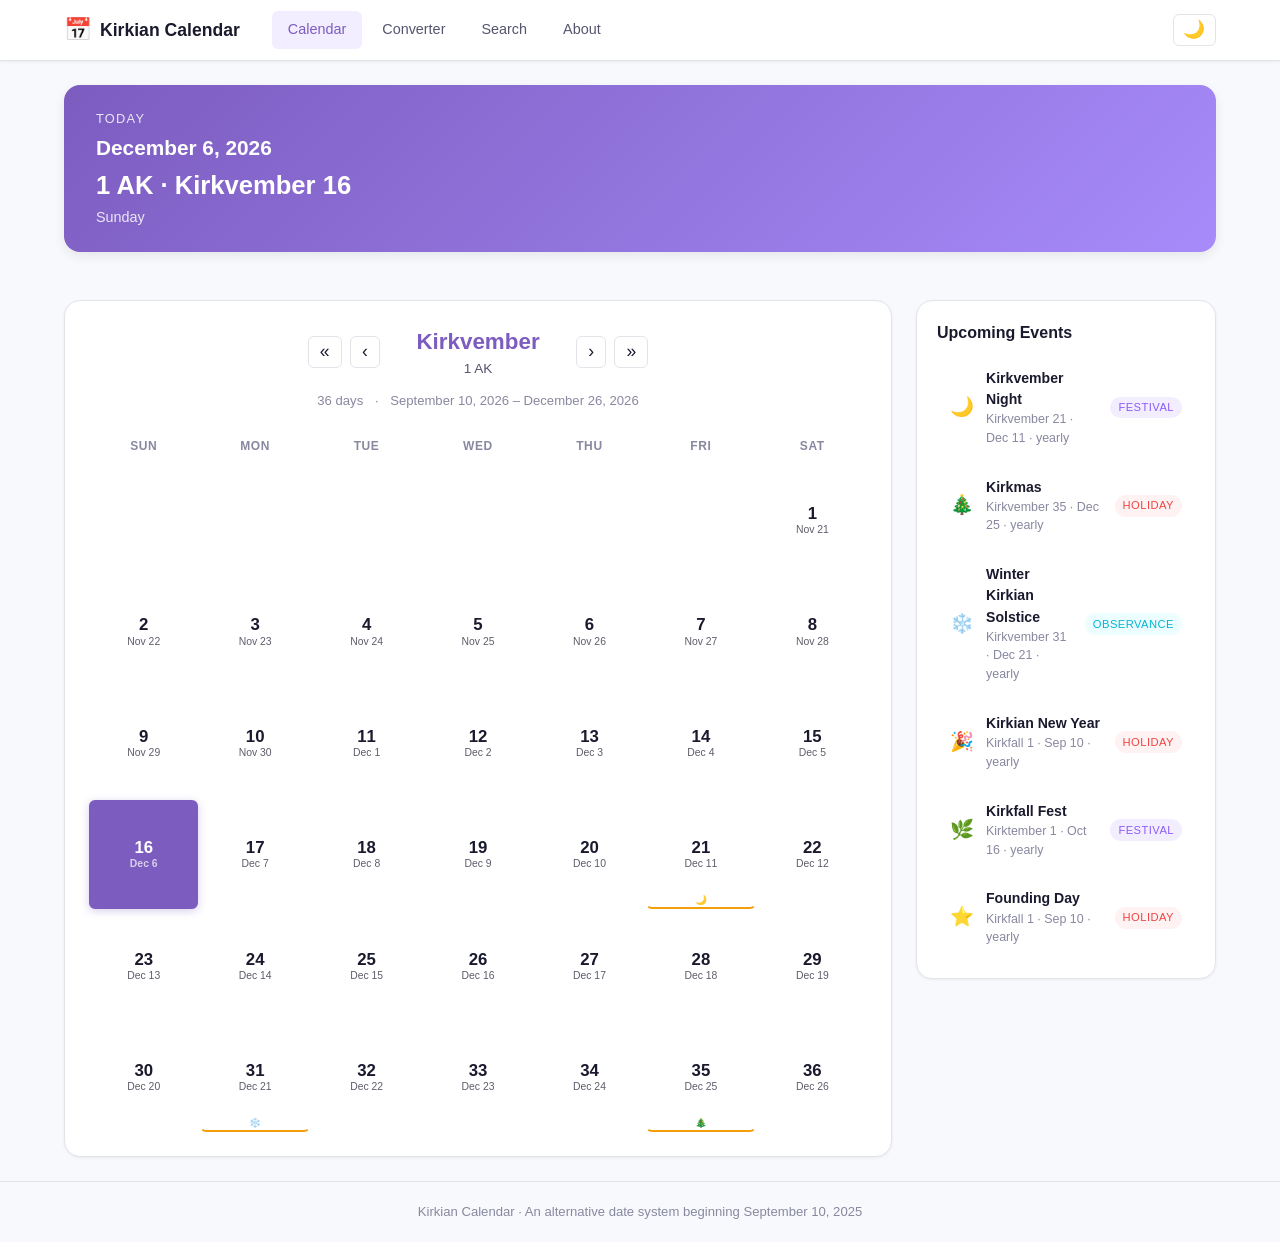
==== index.html @ 7e4f9cda "Build Kirkian Calendar website with date conversion, calendar grid, events, and tests" ====
<!DOCTYPE html>
<html lang="en" data-theme="light">
<head>
    <meta charset="UTF-8">
    <meta name="viewport" content="width=device-width, initial-scale=1.0">
    <title>Kirkian Calendar</title>
    <link rel="stylesheet" href="css/style.css">
    <link rel="icon" href="data:image/svg+xml,<svg xmlns='http://www.w3.org/2000/svg' viewBox='0 0 100 100'><text y='.9em' font-size='90'>📅</text></svg>">
</head>
<body>
    <header class="site-header">
        <div class="header-inner">
            <a href="#calendar" class="logo">
                <span class="logo-icon">📅</span>
                <span class="logo-text">Kirkian Calendar</span>
            </a>
            <nav class="main-nav">
                <a href="#calendar" class="nav-link active" data-page="calendar">Calendar</a>
                <a href="#converter" class="nav-link" data-page="converter">Converter</a>
                <a href="#search" class="nav-link" data-page="search">Search</a>
                <a href="#about" class="nav-link" data-page="about">About</a>
            </nav>
            <button id="theme-toggle" class="theme-toggle" aria-label="Toggle dark mode">🌙</button>
        </div>
    </header>

    <main class="main-content">
        <!-- Calendar Page -->
        <section id="page-calendar" class="page active">
            <div class="today-banner">
                <div class="today-label">Today</div>
                <div id="today-summary"></div>
            </div>

            <div class="calendar-container">
                <div id="month-header"></div>
                <div id="calendar-grid"></div>
            </div>

            <aside class="sidebar">
                <div id="upcoming-events"></div>
            </aside>
        </section>

        <!-- Converter Page -->
        <section id="page-converter" class="page">
            <div class="converter-container">
                <h2>Date Converter</h2>
                <p class="converter-subtitle">Convert between Gregorian and Kirkian dates</p>

                <div class="converter-grid">
                    <div class="converter-card">
                        <h3>Gregorian → Kirkian</h3>
                        <div class="converter-input-group">
                            <label for="converter-greg-input">Enter a Gregorian date</label>
                            <input type="text" id="converter-greg-input" placeholder="e.g. September 10, 2026" autocomplete="off">
                            <small class="input-hint">Format: Month Day, Year (e.g. September 10, 2026)</small>
                        </div>
                        <div class="converter-result">
                            <span class="result-arrow">→</span>
                            <span id="converter-greg-result" class="result-value"></span>
                        </div>
                    </div>

                    <div class="converter-card">
                        <h3>Kirkian → Gregorian</h3>
                        <div class="converter-input-group kirkian-inputs">
                            <label>Kirkian Date</label>
                            <div class="kirkian-fields">
                                <input type="number" id="converter-k-year" placeholder="Year" min="0" class="kirkian-field">
                                <span class="field-label">AK</span>
                                <select id="converter-k-month" class="kirkian-field">
                                    <option value="1">Kirkfall</option>
                                    <option value="2">Kirktember</option>
                                    <option value="3">Kirkvember</option>
                                    <option value="4">Kirkember</option>
                                    <option value="5">July</option>
                                    <option value="6">Kirkian</option>
                                    <option value="7">Kirkward</option>
                                    <option value="8">Kirkday</option>
                                    <option value="9">Kirkstar</option>
                                    <option value="10">iQuarters</option>
                                </select>
                                <input type="number" id="converter-k-day" placeholder="Day" min="1" max="41" class="kirkian-field">
                            </div>
                        </div>
                        <div class="converter-result">
                            <span class="result-arrow">→</span>
                            <span id="converter-kirk-result" class="result-value"></span>
                        </div>
                    </div>
                </div>
            </div>
        </section>

        <!-- Search Page -->
        <section id="page-search" class="page">
            <div class="search-container">
                <h2>Search Dates & Events</h2>
                <p class="search-subtitle">Search for Gregorian dates, Kirkian dates, or events</p>

                <div class="search-input-wrapper">
                    <input type="text" id="global-search" placeholder="Search dates or events..." autocomplete="off">
                </div>

                <div class="search-examples">
                    <span class="example-label">Try:</span>
                    <button class="example-search" data-query="September 10, 2026">September 10, 2026</button>
                    <button class="example-search" data-query="1 AK Kirkfall 1">1 AK Kirkfall 1</button>
                    <button class="example-search" data-query="Kirkian New Year">Kirkian New Year</button>
                    <button class="example-search" data-query="holiday">holiday</button>
                </div>

                <div id="search-results"></div>
            </div>
        </section>

        <!-- About Page -->
        <section id="page-about" class="page">
            <div class="about-container">
                <h2>The Kirkian Calendar</h2>

                <div class="about-section">
                    <h3>What is the Kirkian Calendar?</h3>
                    <p>The Kirkian Calendar is an alternative calendar system that begins on <strong>September 10, 2025</strong>. This date marks the beginning of the calendar, designated as year <strong>0 AK</strong> (After Kirk). The Kirkian Calendar provides a unique way to track time with its own months, years, and traditions.</p>
                </div>

                <div class="about-section">
                    <h3>Year Numbering</h3>
                    <p>The Kirkian Calendar uses year numbering that starts from the epoch date. The abbreviation <strong>AK</strong> stands for <strong>After Kirk</strong>.</p>
                    <ul>
                        <li>September 10, 2025 = <strong>0 AK</strong>, Kirkfall 1</li>
                        <li>September 10, 2026 = <strong>1 AK</strong>, Kirkfall 1</li>
                        <li>September 10, 2027 = <strong>2 AK</strong>, Kirkfall 1</li>
                        <li>September 10, 2028 = <strong>3 AK</strong>, Kirkfall 1</li>
                    </ul>
                    <p>Each Kirkian year runs from <strong>September 10</strong> through <strong>September 9</strong> of the following Gregorian year.</p>
                </div>

                <div class="about-section">
                    <h3>The 10 Months</h3>
                    <p>The Kirkian year contains exactly <strong>10 months</strong>. It has <strong>365 days</strong> in normal years and <strong>366 days</strong> in leap years, with no separate year-end days.</p>

                    <table class="month-table">
                        <thead>
                            <tr>
                                <th>#</th>
                                <th>Month Name</th>
                                <th>Days</th>
                                <th>Notes</th>
                            </tr>
                        </thead>
                        <tbody>
                            <tr><td>1</td><td>Kirkfall</td><td>36</td><td>First month of the year</td></tr>
                            <tr><td>2</td><td>Kirktember</td><td>36</td><td></td></tr>
                            <tr><td>3</td><td>Kirkvember</td><td>36</td><td></td></tr>
                            <tr><td>4</td><td>Kirkember</td><td>36</td><td></td></tr>
                            <tr><td>5</td><td>July</td><td>36</td><td></td></tr>
                            <tr><td>6</td><td>Kirkian</td><td>36</td><td></td></tr>
                            <tr><td>7</td><td>Kirkward</td><td>36</td><td></td></tr>
                            <tr><td>8</td><td>Kirkday</td><td>36</td><td></td></tr>
                            <tr><td>9</td><td>Kirkstar</td><td>36</td><td></td></tr>
                            <tr><td>10</td><td>iQuarters</td><td>41</td><td>Final month, longest of the year. Becomes 42 days in leap years.</td></tr>
                        </tbody>
                        <tfoot>
                            <tr>
                                <td colspan="2"><strong>Total</strong></td>
                                <td><strong>365</strong></td>
                                <td>9 × 36 + 41</td>
                            </tr>
                        </tfoot>
                    </table>
                </div>

                <div class="about-section">
                    <h3>How Gregorian Dates Correspond</h3>
                    <p>The Kirkian Calendar is anchored to the Gregorian Calendar. The first day of each Kirkian year (Kirkfall 1) always falls on <strong>September 10</strong> in the Gregorian Calendar. Because the Kirkian year has 365 days (or 366 in leap years), the correspondence between Kirkian and Gregorian dates shifts slightly each year.</p>
                    <p>The conversion is mathematically exact — it counts the total number of days between any date and the epoch (September 10, 2025) and uses that to determine the correct Kirkian year, month, and day.</p>
                </div>

                <div class="about-section">
                    <h3>Key Dates</h3>
                    <ul>
                        <li><strong>Kirkian New Year</strong> — September 10 (Kirkfall 1)</li>
                        <li><strong>Founding Day</strong> — September 10 (anniversary of the calendar)</li>
                        <li><strong>Last Day of iQuarters</strong> — September 9 (final day of the Kirkian year)</li>
                    </ul>
                </div>

                <div class="about-section">
                    <h3>Leap Years</h3>
                    <p>The Kirkian Calendar does not have its own leap year system. Instead, it follows the Gregorian Calendar's leap year rules, so the year anchors stay aligned: every Kirkian year begins on <strong>September 10</strong> of the corresponding Gregorian year.</p>
                    <p>When the Gregorian Calendar includes a <strong>February 29</strong>, the Kirkian year containing that date has <strong>366 days</strong> instead of 365. Because there are no separate year-end days, the extra (leap) day extends the final month, <strong>iQuarters</strong>, from 41 days to <strong>42 days</strong> in leap years. Months 1–9 always have exactly 36 days.</p>
                </div>
            </div>
        </section>
    </main>

    <!-- Date Details Modal -->
    <div id="date-modal" class="modal-overlay">
        <div id="modal-content" class="modal-content"></div>
    </div>

    <footer class="site-footer">
        <p>Kirkian Calendar &middot; An alternative date system beginning September 10, 2025</p>
    </footer>

    <script src="js/calendar.js"></script>
    <script src="js/events.js"></script>
    <script src="js/app.js"></script>
</body>
</html>
---- css/style.css ----
:root {
    --bg-primary: #f8f9fc;
    --bg-secondary: #ffffff;
    --bg-tertiary: #f0f1f5;
    --text-primary: #1a1a2e;
    --text-secondary: #555570;
    --text-tertiary: #8888a0;
    --accent: #7c5cbf;
    --accent-light: #a78bfa;
    --accent-bg: #f3eeff;
    --accent-bg-hover: #e8deff;
    --border: #e2e4ea;
    --border-light: #eef0f4;
    --shadow-sm: 0 1px 3px rgba(0,0,0,0.06);
    --shadow-md: 0 4px 12px rgba(0,0,0,0.08);
    --shadow-lg: 0 8px 24px rgba(0,0,0,0.12);
    --radius-sm: 6px;
    --radius-md: 10px;
    --radius-lg: 16px;
    --today-bg: #7c5cbf;
    --today-text: #ffffff;
    --event-dot: #f59e0b;
    --cat-holiday: #ef4444;
    --cat-festival: #8b5cf6;
    --cat-observance: #06b6d4;
    --transition: 0.2s ease;
}

[data-theme="dark"] {
    --bg-primary: #0f0f1a;
    --bg-secondary: #1a1a2e;
    --bg-tertiary: #252540;
    --text-primary: #e8e8f0;
    --text-secondary: #a0a0b8;
    --text-tertiary: #6a6a82;
    --accent: #a78bfa;
    --accent-light: #c4b5fd;
    --accent-bg: #1e1b3a;
    --accent-bg-hover: #2a2650;
    --border: #2a2a44;
    --border-light: #222238;
    --shadow-sm: 0 1px 3px rgba(0,0,0,0.2);
    --shadow-md: 0 4px 12px rgba(0,0,0,0.3);
    --shadow-lg: 0 8px 24px rgba(0,0,0,0.4);
    --today-bg: #a78bfa;
    --today-text: #0f0f1a;
}

* {
    margin: 0;
    padding: 0;
    box-sizing: border-box;
}

body {
    font-family: -apple-system, BlinkMacSystemFont, 'Segoe UI', Roboto, 'Helvetica Neue', Arial, sans-serif;
    background: var(--bg-primary);
    color: var(--text-primary);
    line-height: 1.5;
    min-height: 100vh;
    display: flex;
    flex-direction: column;
}

/* Header */
.site-header {
    background: var(--bg-secondary);
    border-bottom: 1px solid var(--border);
    position: sticky;
    top: 0;
    z-index: 100;
    box-shadow: var(--shadow-sm);
}

.header-inner {
    max-width: 1200px;
    margin: 0 auto;
    padding: 0 1.5rem;
    display: flex;
    align-items: center;
    height: 60px;
    gap: 2rem;
}

.logo {
    display: flex;
    align-items: center;
    gap: 0.5rem;
    text-decoration: none;
    color: var(--text-primary);
    font-weight: 700;
    font-size: 1.1rem;
    white-space: nowrap;
}

.logo-icon {
    font-size: 1.4rem;
}

.main-nav {
    display: flex;
    gap: 0.25rem;
    flex: 1;
}

.nav-link {
    text-decoration: none;
    color: var(--text-secondary);
    padding: 0.5rem 1rem;
    border-radius: var(--radius-sm);
    font-size: 0.9rem;
    font-weight: 500;
    transition: all var(--transition);
}

.nav-link:hover {
    color: var(--accent);
    background: var(--accent-bg);
}

.nav-link.active {
    color: var(--accent);
    background: var(--accent-bg);
}

.theme-toggle {
    background: none;
    border: 1px solid var(--border);
    border-radius: var(--radius-sm);
    padding: 0.4rem 0.6rem;
    font-size: 1.1rem;
    cursor: pointer;
    transition: all var(--transition);
    line-height: 1;
}

.theme-toggle:hover {
    border-color: var(--accent);
    background: var(--accent-bg);
}

/* Main Content */
.main-content {
    flex: 1;
    max-width: 1200px;
    margin: 0 auto;
    width: 100%;
    padding: 1.5rem;
}

.page {
    display: none;
    animation: fadeIn 0.25s ease;
}

.page.active {
    display: block;
}

@keyframes fadeIn {
    from { opacity: 0; transform: translateY(8px); }
    to { opacity: 1; transform: translateY(0); }
}

/* Today Banner */
.today-banner {
    background: linear-gradient(135deg, var(--accent), var(--accent-light));
    color: #ffffff;
    border-radius: var(--radius-lg);
    padding: 1.5rem 2rem;
    margin-bottom: 1.5rem;
    box-shadow: var(--shadow-md);
}

.today-label {
    font-size: 0.8rem;
    text-transform: uppercase;
    letter-spacing: 0.1em;
    opacity: 0.85;
    margin-bottom: 0.25rem;
}

.today-gregorian {
    font-size: 1.3rem;
    font-weight: 600;
}

.today-kirkian {
    font-size: 1.6rem;
    font-weight: 700;
    margin-top: 0.15rem;
}

.today-dayofweek {
    font-size: 0.9rem;
    opacity: 0.85;
    margin-top: 0.15rem;
}

/* Calendar Layout */
.calendar-container {
    background: var(--bg-secondary);
    border-radius: var(--radius-lg);
    border: 1px solid var(--border);
    padding: 1.5rem;
    box-shadow: var(--shadow-sm);
}

/* Month Header */
.month-nav {
    display: flex;
    align-items: center;
    justify-content: center;
    gap: 0.5rem;
    margin-bottom: 0.75rem;
}

.nav-arrow {
    background: none;
    border: 1px solid var(--border);
    border-radius: var(--radius-sm);
    padding: 0.4rem 0.7rem;
    font-size: 1.1rem;
    cursor: pointer;
    color: var(--text-primary);
    transition: all var(--transition);
    line-height: 1;
}

.nav-arrow:hover {
    background: var(--accent-bg);
    border-color: var(--accent);
    color: var(--accent);
}

.month-title {
    display: flex;
    flex-direction: column;
    align-items: center;
    min-width: 180px;
}

.month-name {
    font-size: 1.4rem;
    font-weight: 700;
    color: var(--accent);
}

.month-year {
    font-size: 0.85rem;
    color: var(--text-secondary);
}

.month-info {
    text-align: center;
    font-size: 0.82rem;
    color: var(--text-tertiary);
    margin-bottom: 1.25rem;
}

.separator {
    margin: 0 0.5rem;
}

/* Calendar Grid */
.calendar-weekdays {
    display: grid;
    grid-template-columns: repeat(7, 1fr);
    gap: 2px;
    margin-bottom: 4px;
}

.weekday-header {
    text-align: center;
    font-size: 0.75rem;
    font-weight: 600;
    color: var(--text-tertiary);
    text-transform: uppercase;
    letter-spacing: 0.05em;
    padding: 0.4rem 0;
}

.calendar-days {
    display: grid;
    grid-template-columns: repeat(7, 1fr);
    gap: 2px;
}

.calendar-cell {
    aspect-ratio: 1;
    display: flex;
    flex-direction: column;
    align-items: center;
    justify-content: center;
    border-radius: var(--radius-sm);
    cursor: pointer;
    transition: all var(--transition);
    position: relative;
    min-height: 56px;
    border: 2px solid transparent;
}

.calendar-cell:not(.empty):hover {
    background: var(--accent-bg);
    border-color: var(--accent-bg-hover);
}

.calendar-cell:not(.empty):focus-visible {
    outline: 2px solid var(--accent);
    outline-offset: -2px;
}

.calendar-cell.today {
    background: var(--today-bg);
    color: var(--today-text);
    font-weight: 700;
    border-color: var(--today-bg);
    box-shadow: 0 2px 8px rgba(124, 92, 191, 0.3);
}

.calendar-cell.today:hover {
    background: var(--accent-light);
    border-color: var(--accent-light);
}

.cell-kday {
    font-size: 1.05rem;
    font-weight: 600;
    line-height: 1.2;
}

.cell-gregday {
    font-size: 0.65rem;
    opacity: 0.7;
    line-height: 1.2;
}

.cell-event-dot {
    position: absolute;
    bottom: 3px;
    font-size: 0.6rem;
    line-height: 1;
}

.calendar-cell.has-event:not(.today) {
    border-bottom: 2px solid var(--event-dot);
}

.calendar-cell.empty {
    cursor: default;
}

/* Sidebar */
.sidebar {
    margin-top: 1.5rem;
}

#upcoming-events {
    background: var(--bg-secondary);
    border-radius: var(--radius-lg);
    border: 1px solid var(--border);
    padding: 1.25rem;
    box-shadow: var(--shadow-sm);
}

#upcoming-events h3 {
    font-size: 1rem;
    font-weight: 600;
    margin-bottom: 0.75rem;
    color: var(--text-primary);
}

.events-list {
    display: flex;
    flex-direction: column;
    gap: 0.5rem;
}

.event-item {
    display: flex;
    align-items: center;
    gap: 0.75rem;
    padding: 0.6rem 0.75rem;
    border-radius: var(--radius-sm);
    cursor: pointer;
    transition: all var(--transition);
    border: 1px solid transparent;
}

.event-item:hover {
    background: var(--accent-bg);
    border-color: var(--accent-bg-hover);
}

.event-emoji {
    font-size: 1.2rem;
    flex-shrink: 0;
}

.event-info {
    flex: 1;
    min-width: 0;
}

.event-name {
    display: block;
    font-size: 0.88rem;
    font-weight: 600;
    color: var(--text-primary);
}

.event-date {
    display: block;
    font-size: 0.78rem;
    color: var(--text-tertiary);
}

.event-category {
    font-size: 0.7rem;
    padding: 0.15rem 0.5rem;
    border-radius: 99px;
    font-weight: 500;
    text-transform: uppercase;
    letter-spacing: 0.04em;
    flex-shrink: 0;
}

.cat-holiday {
    background: #fef2f2;
    color: var(--cat-holiday);
}
.cat-festival {
    background: #f3eeff;
    color: var(--cat-festival);
}
.cat-observance {
    background: #ecfeff;
    color: var(--cat-observance);
}

[data-theme="dark"] .cat-holiday {
    background: #3a1515;
}
[data-theme="dark"] .cat-festival {
    background: #1e1b3a;
}
[data-theme="dark"] .cat-observance {
    background: #0c2a30;
}

.no-events {
    color: var(--text-tertiary);
    font-size: 0.88rem;
}

/* Converter */
.converter-container {
    max-width: 800px;
    margin: 0 auto;
}

.converter-container h2 {
    font-size: 1.6rem;
    font-weight: 700;
    margin-bottom: 0.25rem;
}

.converter-subtitle {
    color: var(--text-secondary);
    margin-bottom: 1.5rem;
}

.converter-grid {
    display: grid;
    grid-template-columns: 1fr;
    gap: 1.5rem;
}

.converter-card {
    background: var(--bg-secondary);
    border: 1px solid var(--border);
    border-radius: var(--radius-lg);
    padding: 1.5rem;
    box-shadow: var(--shadow-sm);
}

.converter-card h3 {
    font-size: 1.05rem;
    font-weight: 600;
    margin-bottom: 1rem;
    color: var(--accent);
}

.converter-input-group {
    margin-bottom: 1rem;
}

.converter-input-group label {
    display: block;
    font-size: 0.85rem;
    font-weight: 500;
    color: var(--text-secondary);
    margin-bottom: 0.4rem;
}

.converter-input-group input[type="text"] {
    width: 100%;
    padding: 0.65rem 0.85rem;
    border: 1px solid var(--border);
    border-radius: var(--radius-sm);
    font-size: 1rem;
    background: var(--bg-primary);
    color: var(--text-primary);
    transition: border-color var(--transition);
}

.converter-input-group input[type="text"]:focus {
    outline: none;
    border-color: var(--accent);
    box-shadow: 0 0 0 3px var(--accent-bg);
}

.input-hint {
    display: block;
    font-size: 0.78rem;
    color: var(--text-tertiary);
    margin-top: 0.35rem;
}

.kirkian-inputs .kirkian-fields {
    display: flex;
    gap: 0.5rem;
    align-items: center;
}

.kirkian-field {
    padding: 0.65rem 0.6rem;
    border: 1px solid var(--border);
    border-radius: var(--radius-sm);
    font-size: 0.95rem;
    background: var(--bg-primary);
    color: var(--text-primary);
    transition: border-color var(--transition);
}

.kirkian-field:focus {
    outline: none;
    border-color: var(--accent);
    box-shadow: 0 0 0 3px var(--accent-bg);
}

#converter-k-year {
    width: 80px;
}

#converter-k-month {
    flex: 1;
    min-width: 0;
}

#converter-k-day {
    width: 70px;
}

.field-label {
    font-size: 0.85rem;
    color: var(--text-secondary);
    font-weight: 500;
}

.converter-result {
    display: flex;
    align-items: center;
    gap: 0.75rem;
    padding: 0.75rem 1rem;
    background: var(--accent-bg);
    border-radius: var(--radius-sm);
    min-height: 52px;
}

.result-arrow {
    font-size: 1.2rem;
    color: var(--accent);
}

.result-value {
    font-size: 1.1rem;
    font-weight: 600;
    color: var(--accent);
}

.result-value.error {
    color: var(--cat-holiday);
    font-weight: 400;
    font-size: 0.9rem;
}

/* Search */
.search-container {
    max-width: 700px;
    margin: 0 auto;
}

.search-container h2 {
    font-size: 1.6rem;
    font-weight: 700;
    margin-bottom: 0.25rem;
}

.search-subtitle {
    color: var(--text-secondary);
    margin-bottom: 1.5rem;
}

.search-input-wrapper {
    margin-bottom: 1rem;
}

.search-input-wrapper input {
    width: 100%;
    padding: 0.85rem 1rem;
    border: 2px solid var(--border);
    border-radius: var(--radius-md);
    font-size: 1.05rem;
    background: var(--bg-secondary);
    color: var(--text-primary);
    transition: border-color var(--transition);
    box-shadow: var(--shadow-sm);
}

.search-input-wrapper input:focus {
    outline: none;
    border-color: var(--accent);
    box-shadow: 0 0 0 3px var(--accent-bg);
}

.search-examples {
    display: flex;
    flex-wrap: wrap;
    gap: 0.5rem;
    align-items: center;
    margin-bottom: 1.5rem;
}

.example-label {
    font-size: 0.82rem;
    color: var(--text-tertiary);
}

.example-search {
    background: var(--bg-secondary);
    border: 1px solid var(--border);
    border-radius: 99px;
    padding: 0.3rem 0.75rem;
    font-size: 0.8rem;
    color: var(--text-secondary);
    cursor: pointer;
    transition: all var(--transition);
}

.example-search:hover {
    background: var(--accent-bg);
    border-color: var(--accent);
    color: var(--accent);
}

.search-results-list {
    display: flex;
    flex-direction: column;
    gap: 0.5rem;
}

.search-result-item {
    display: flex;
    align-items: center;
    gap: 0.75rem;
    padding: 0.85rem 1rem;
    background: var(--bg-secondary);
    border: 1px solid var(--border);
    border-radius: var(--radius-md);
    cursor: pointer;
    transition: all var(--transition);
    box-shadow: var(--shadow-sm);
}

.search-result-item:hover {
    border-color: var(--accent);
    background: var(--accent-bg);
}

.result-icon {
    font-size: 1.2rem;
    flex-shrink: 0;
}

.result-info {
    flex: 1;
    min-width: 0;
}

.result-title {
    display: block;
    font-weight: 600;
    font-size: 0.95rem;
    color: var(--text-primary);
}

.result-subtitle {
    display: block;
    font-size: 0.82rem;
    color: var(--text-tertiary);
    white-space: nowrap;
    overflow: hidden;
    text-overflow: ellipsis;
}

.search-empty {
    text-align: center;
    padding: 2rem;
    color: var(--text-tertiary);
    font-size: 0.95rem;
}

/* About */
.about-container {
    max-width: 750px;
    margin: 0 auto;
}

.about-container h2 {
    font-size: 1.8rem;
    font-weight: 700;
    margin-bottom: 1.5rem;
}

.about-section {
    margin-bottom: 2rem;
}

.about-section h3 {
    font-size: 1.15rem;
    font-weight: 600;
    margin-bottom: 0.5rem;
    color: var(--accent);
}

.about-section p {
    color: var(--text-secondary);
    margin-bottom: 0.75rem;
    line-height: 1.7;
}

.about-section ul {
    list-style: none;
    padding: 0;
}

.about-section li {
    padding: 0.35rem 0;
    color: var(--text-secondary);
    padding-left: 1.25rem;
    position: relative;
}

.about-section li::before {
    content: '·';
    position: absolute;
    left: 0;
    color: var(--accent);
    font-weight: 700;
    font-size: 1.2rem;
}

.month-table {
    width: 100%;
    border-collapse: collapse;
    margin-top: 0.75rem;
    background: var(--bg-secondary);
    border-radius: var(--radius-md);
    overflow: hidden;
    border: 1px solid var(--border);
}

.month-table th,
.month-table td {
    padding: 0.6rem 1rem;
    text-align: left;
    font-size: 0.9rem;
}

.month-table th {
    background: var(--accent-bg);
    font-weight: 600;
    color: var(--accent);
    font-size: 0.82rem;
    text-transform: uppercase;
    letter-spacing: 0.04em;
}

.month-table td {
    border-top: 1px solid var(--border-light);
    color: var(--text-secondary);
}

.month-table tfoot td {
    background: var(--bg-tertiary);
    font-weight: 600;
    color: var(--text-primary);
}

/* Modal */
.modal-overlay {
    position: fixed;
    inset: 0;
    background: rgba(0, 0, 0, 0.5);
    z-index: 200;
    display: none;
    align-items: center;
    justify-content: center;
    padding: 1.5rem;
    backdrop-filter: blur(4px);
}

.modal-overlay.active {
    display: flex;
}

.modal-content {
    background: var(--bg-secondary);
    border-radius: var(--radius-lg);
    box-shadow: var(--shadow-lg);
    max-width: 520px;
    width: 100%;
    max-height: 90vh;
    overflow-y: auto;
    animation: modalIn 0.25s ease;
}

@keyframes modalIn {
    from { opacity: 0; transform: scale(0.95) translateY(10px); }
    to { opacity: 1; transform: scale(1) translateY(0); }
}

.modal-header {
    display: flex;
    align-items: center;
    justify-content: space-between;
    padding: 1.25rem 1.5rem;
    border-bottom: 1px solid var(--border);
}

.modal-header h2 {
    font-size: 1.15rem;
    font-weight: 700;
    color: var(--accent);
}

.modal-close {
    background: none;
    border: none;
    font-size: 1.5rem;
    cursor: pointer;
    color: var(--text-tertiary);
    padding: 0.25rem;
    line-height: 1;
    transition: color var(--transition);
}

.modal-close:hover {
    color: var(--text-primary);
}

.modal-body {
    padding: 1.5rem;
}

.detail-grid {
    display: grid;
    grid-template-columns: 1fr 1fr;
    gap: 0.75rem;
    margin-bottom: 1.25rem;
}

.detail-item {
    display: flex;
    flex-direction: column;
    gap: 0.15rem;
}

.detail-label {
    font-size: 0.75rem;
    color: var(--text-tertiary);
    text-transform: uppercase;
    letter-spacing: 0.04em;
}

.detail-value {
    font-size: 0.95rem;
    font-weight: 600;
    color: var(--text-primary);
}

.detail-events {
    margin-top: 1rem;
    padding-top: 1rem;
    border-top: 1px solid var(--border);
}

.detail-events h3 {
    font-size: 0.9rem;
    font-weight: 600;
    margin-bottom: 0.5rem;
    color: var(--text-primary);
}

.detail-event {
    display: flex;
    gap: 0.75rem;
    padding: 0.6rem 0;
    align-items: flex-start;
}

.detail-event .event-emoji {
    font-size: 1.1rem;
}

.detail-event strong {
    display: block;
    font-size: 0.9rem;
}

.detail-event p {
    font-size: 0.82rem;
    color: var(--text-tertiary);
    margin-top: 0.15rem;
}

.detail-actions {
    display: flex;
    gap: 0.75rem;
    margin-top: 1.25rem;
    padding-top: 1rem;
    border-top: 1px solid var(--border);
}

.btn {
    padding: 0.55rem 1rem;
    border-radius: var(--radius-sm);
    font-size: 0.88rem;
    font-weight: 500;
    cursor: pointer;
    transition: all var(--transition);
    border: none;
}

.btn-secondary {
    background: var(--accent-bg);
    color: var(--accent);
    border: 1px solid var(--accent-bg-hover);
}

.btn-secondary:hover {
    background: var(--accent-bg-hover);
    border-color: var(--accent);
}

/* Footer */
.site-footer {
    text-align: center;
    padding: 1.25rem;
    font-size: 0.82rem;
    color: var(--text-tertiary);
    border-top: 1px solid var(--border);
    margin-top: auto;
}

/* Responsive */
@media (max-width: 768px) {
    .header-inner {
        flex-wrap: wrap;
        height: auto;
        padding: 0.75rem 1rem;
        gap: 0.5rem;
    }

    .main-nav {
        order: 3;
        width: 100%;
        justify-content: center;
        overflow-x: auto;
    }

    .nav-link {
        padding: 0.4rem 0.75rem;
        font-size: 0.82rem;
    }

    .main-content {
        padding: 1rem;
    }

    .today-banner {
        padding: 1rem 1.25rem;
    }

    .today-kirkian {
        font-size: 1.3rem;
    }

    .month-nav {
        gap: 0.25rem;
    }

    .nav-arrow {
        padding: 0.3rem 0.5rem;
        font-size: 0.95rem;
    }

    .month-name {
        font-size: 1.15rem;
    }

    .calendar-cell {
        min-height: 44px;
    }

    .cell-kday {
        font-size: 0.9rem;
    }

    .cell-gregday {
        font-size: 0.58rem;
    }

    .detail-grid {
        grid-template-columns: 1fr;
    }

    .detail-actions {
        flex-direction: column;
    }

    .kirkian-fields {
        flex-wrap: wrap;
    }

    .converter-grid {
        gap: 1rem;
    }
}

@media (max-width: 480px) {
    .header-inner {
        padding: 0.5rem 0.75rem;
    }

    .logo-text {
        font-size: 0.95rem;
    }

    .main-content {
        padding: 0.75rem;
    }

    .today-banner {
        padding: 0.85rem 1rem;
        border-radius: var(--radius-md);
    }

    .today-gregorian {
        font-size: 1.1rem;
    }

    .today-kirkian {
        font-size: 1.15rem;
    }

    .calendar-container {
        padding: 0.75rem;
        border-radius: var(--radius-md);
    }

    .calendar-cell {
        min-height: 38px;
    }

    .cell-kday {
        font-size: 0.8rem;
    }

    .cell-gregday {
        font-size: 0.5rem;
    }

    .cell-event-dot {
        font-size: 0.45rem;
        bottom: 1px;
    }

    .month-table th,
    .month-table td {
        padding: 0.4rem 0.6rem;
        font-size: 0.8rem;
    }
}

@media (min-width: 900px) {
    #page-calendar {
        display: none;
        grid-template-columns: 1fr 300px;
        grid-template-rows: auto auto;
        gap: 1.5rem;
    }

    #page-calendar.active {
        display: grid;
    }

    .today-banner {
        grid-column: 1 / -1;
    }

    .calendar-container {
        grid-column: 1;
    }

    .sidebar {
        grid-column: 2;
        grid-row: 2;
        margin-top: 0;
    }

    #upcoming-events {
        position: sticky;
        top: 76px;
    }
}

@media (min-width: 1100px) {
    .converter-grid {
        grid-template-columns: 1fr 1fr;
    }
}

@media print {
    .site-header,
    .theme-toggle,
    .nav-arrow,
    .site-footer,
    .detail-actions {
        display: none;
    }

    .page {
        display: block !important;
    }

    .calendar-cell.today {
        border: 2px solid #000;
    }
}
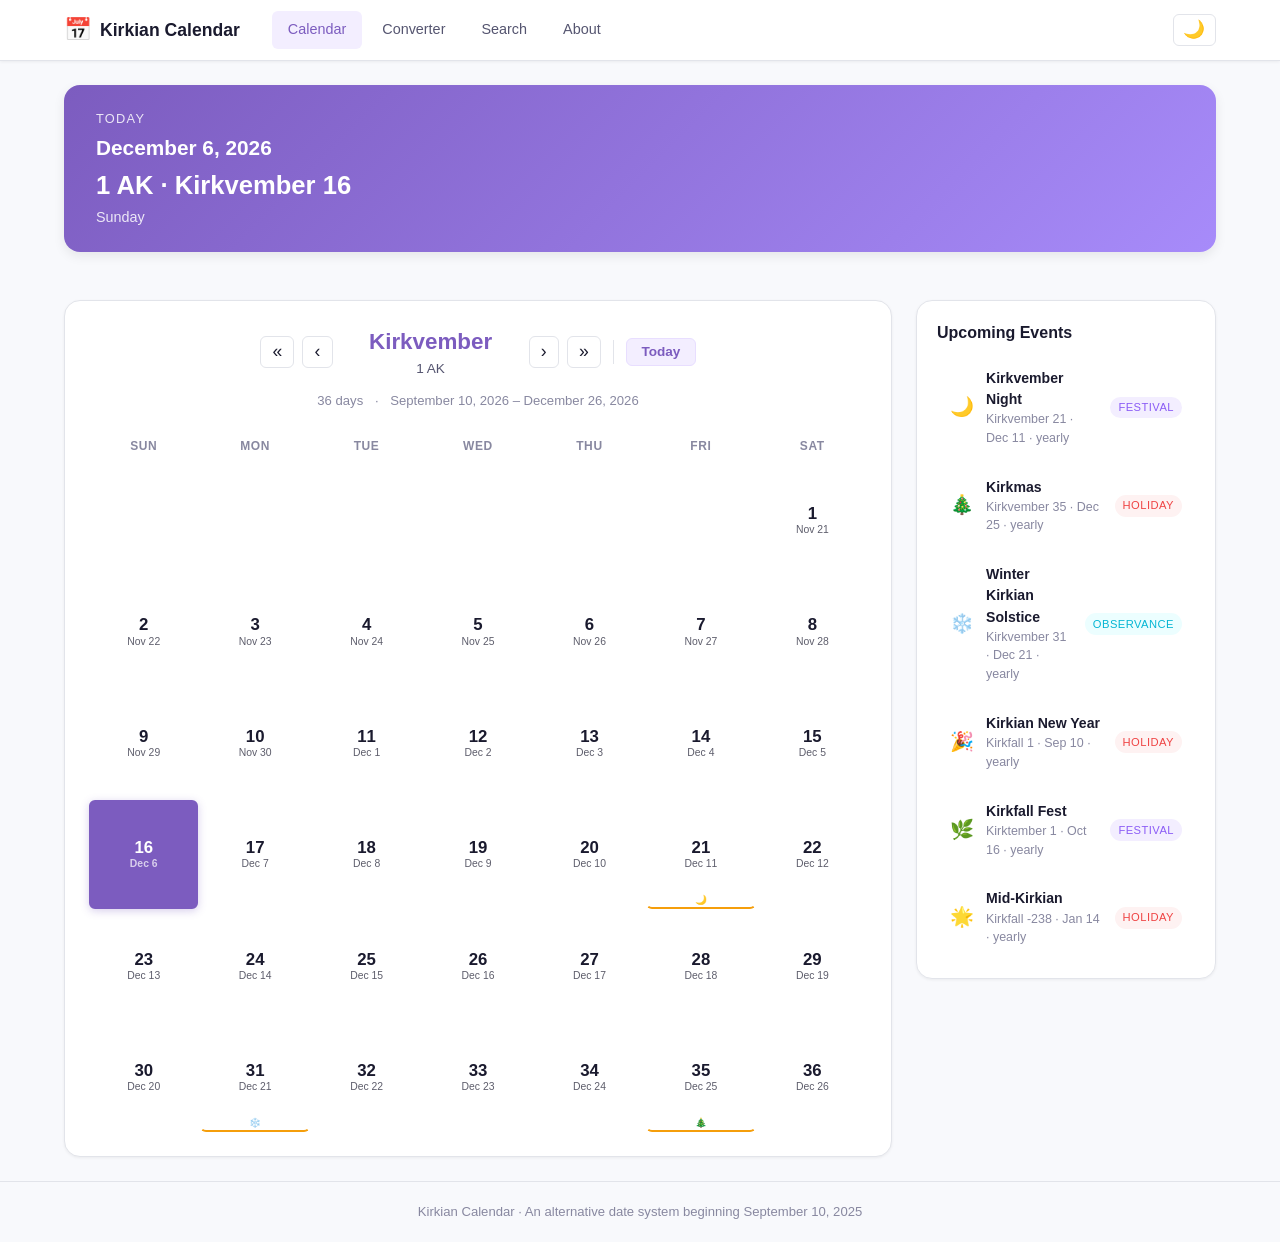
==== commit 436368ef: "Remove Founding Day and Kirkian Anniversary duplicate events" ====
--- a/index.html
+++ b/index.html
@@ -182,7 +182,6 @@
                     <h3>Key Dates</h3>
                     <ul>
                         <li><strong>Kirkian New Year</strong> — September 10 (Kirkfall 1)</li>
-                        <li><strong>Founding Day</strong> — September 10 (anniversary of the calendar)</li>
                         <li><strong>Last Day of iQuarters</strong> — September 9 (final day of the Kirkian year)</li>
                     </ul>
                 </div>
--- a/css/style.css
+++ b/css/style.css
@@ -213,6 +213,7 @@
     justify-content: center;
     gap: 0.5rem;
     margin-bottom: 0.75rem;
+    flex-wrap: wrap;
 }
 
 .nav-arrow {
@@ -231,6 +232,31 @@
     background: var(--accent-bg);
     border-color: var(--accent);
     color: var(--accent);
+}
+
+.nav-separator {
+    width: 1px;
+    height: 1.5rem;
+    background: var(--border);
+    margin: 0 0.25rem;
+}
+
+.nav-today {
+    background: var(--accent-bg);
+    border: 1px solid var(--accent-bg-hover);
+    border-radius: var(--radius-sm);
+    padding: 0.4rem 0.9rem;
+    font-size: 0.85rem;
+    font-weight: 600;
+    cursor: pointer;
+    color: var(--accent);
+    transition: all var(--transition);
+    line-height: 1;
+}
+
+.nav-today:hover {
+    background: var(--accent-bg-hover);
+    border-color: var(--accent);
 }
 
 .month-title {
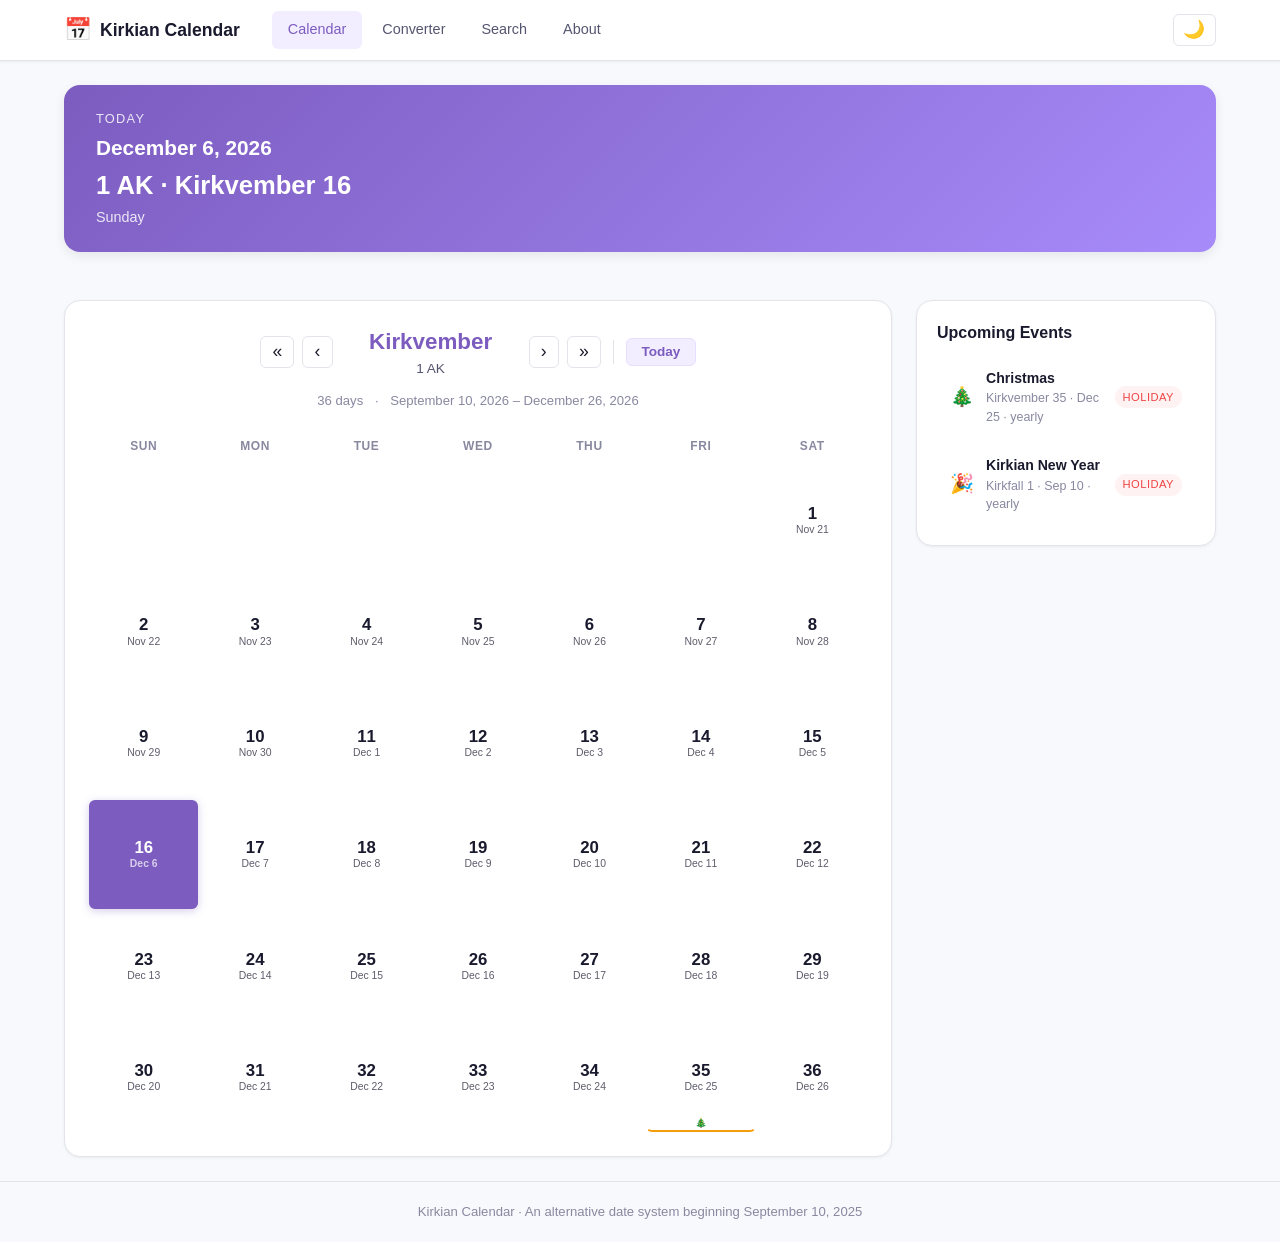
==== commit 4eff0dd4: "Trim events to only Kirkian New Year and Christmas" ====
--- a/index.html
+++ b/index.html
@@ -182,7 +182,7 @@
                     <h3>Key Dates</h3>
                     <ul>
                         <li><strong>Kirkian New Year</strong> — September 10 (Kirkfall 1)</li>
-                        <li><strong>Last Day of iQuarters</strong> — September 9 (final day of the Kirkian year)</li>
+                        <li><strong>Christmas</strong> — December 25</li>
                     </ul>
                 </div>
 
